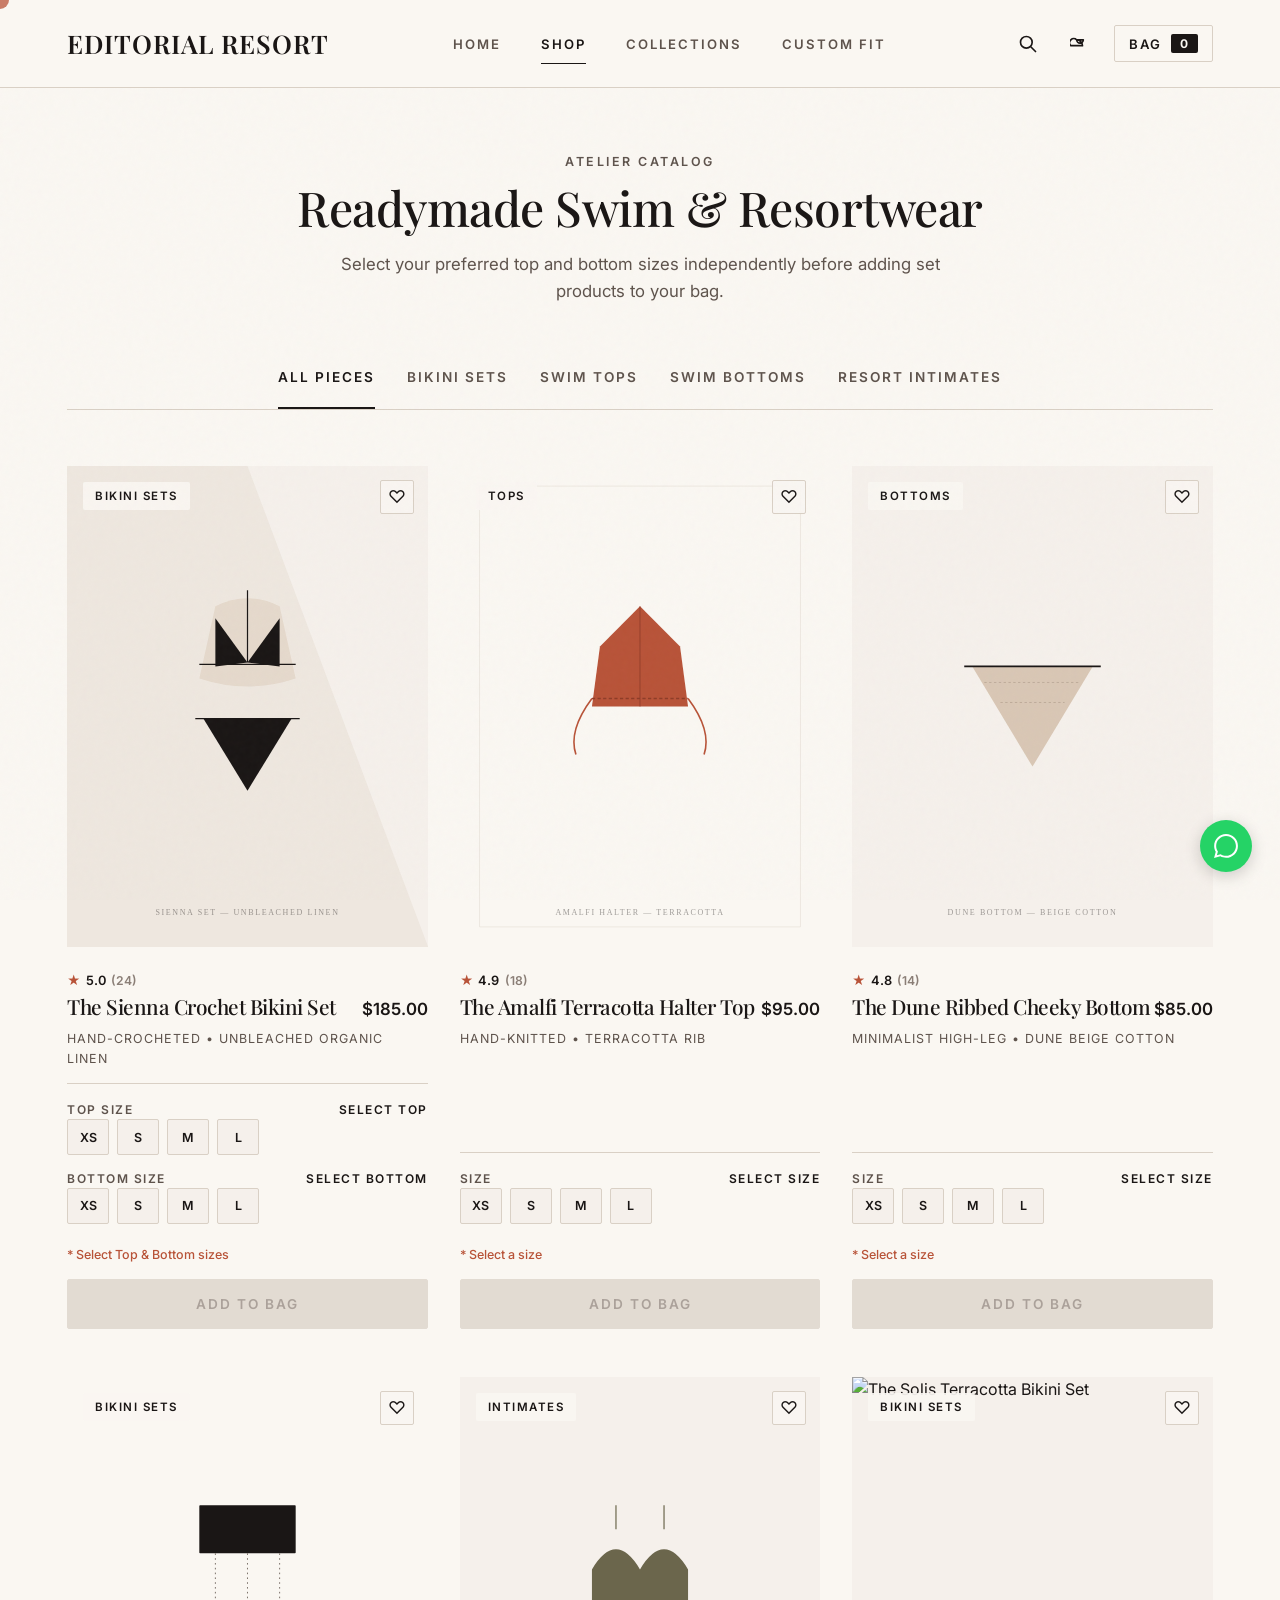
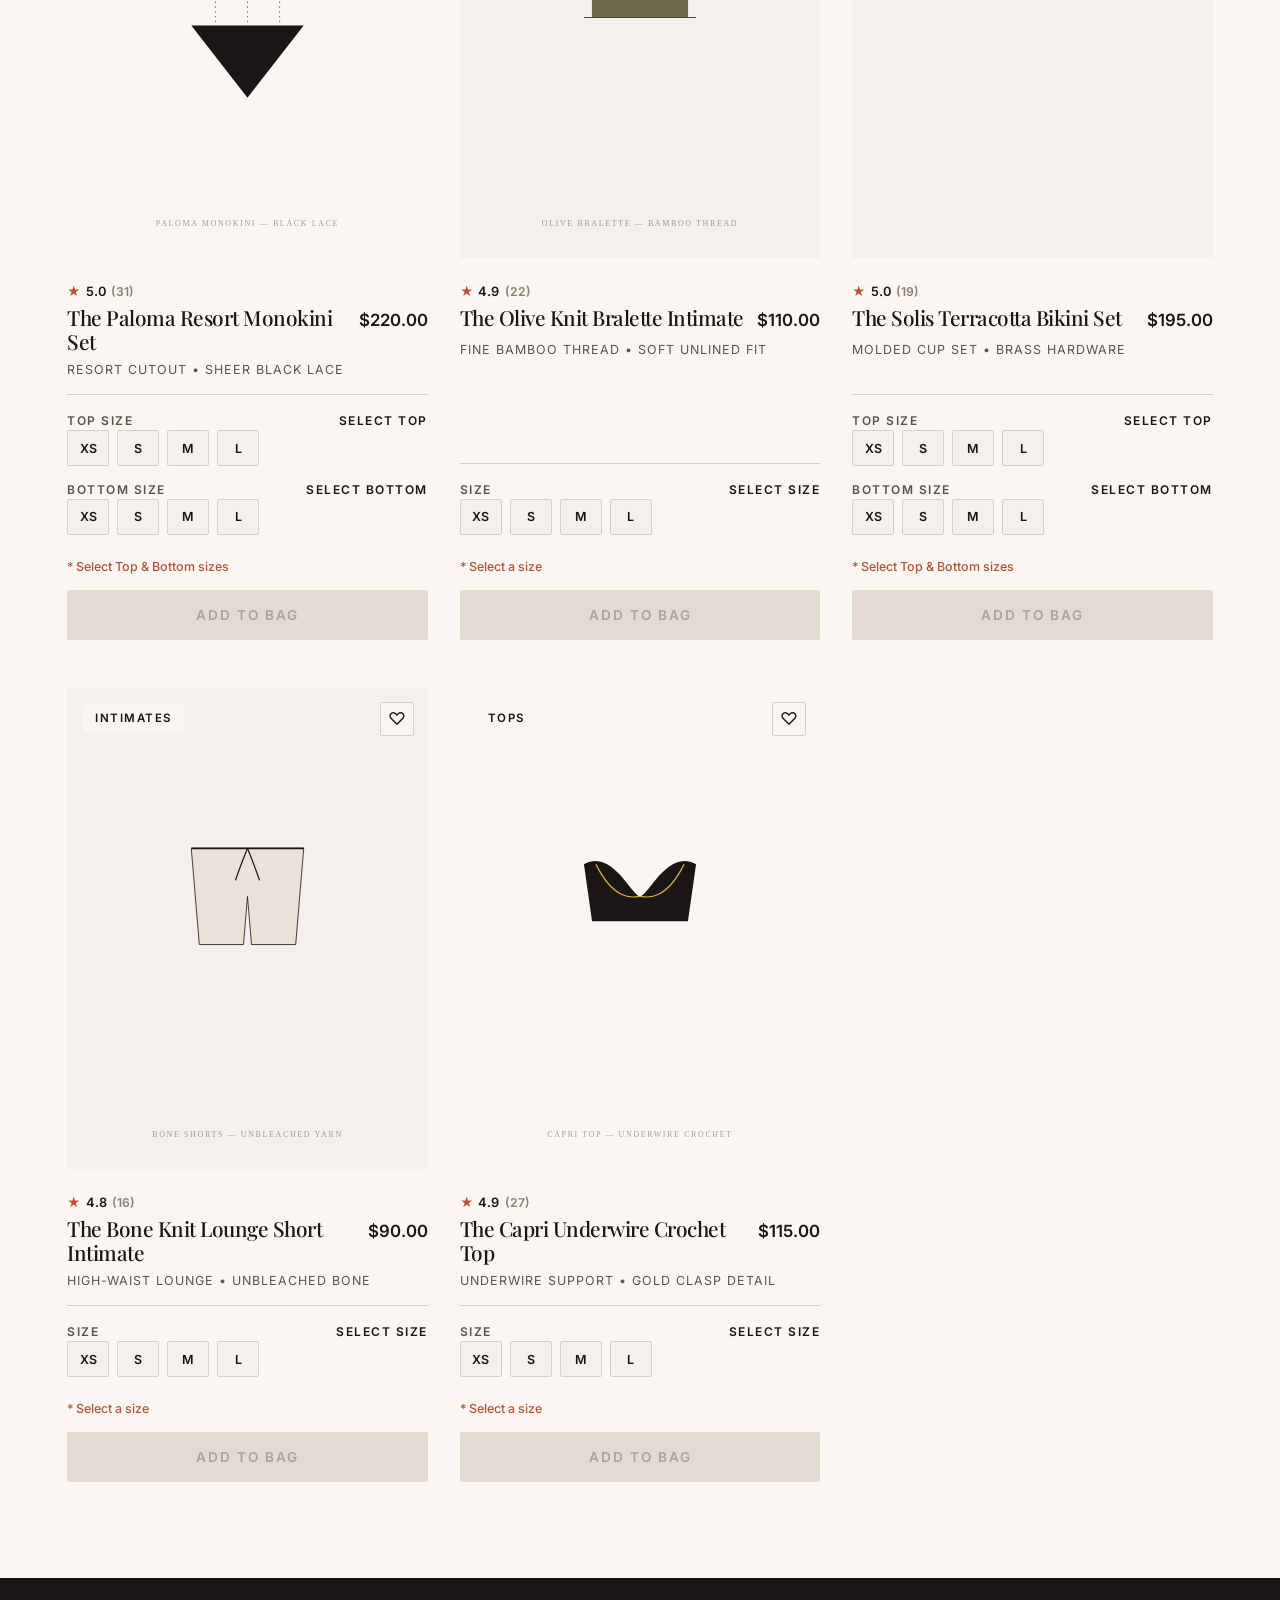
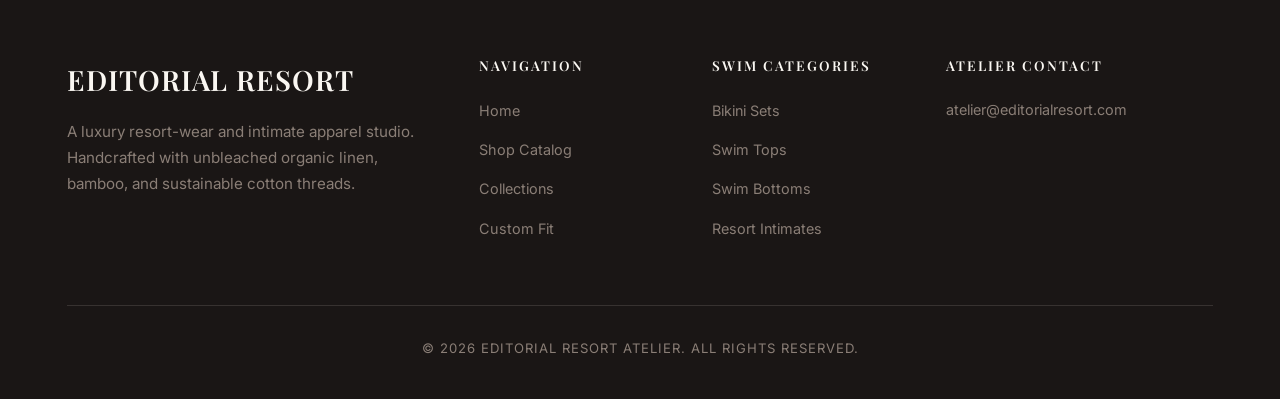
==== pages/shop.html @ c370e756 "new" ====
<!DOCTYPE html>
<html lang="en">
<head>
  <meta charset="UTF-8">
  <meta name="viewport" content="width=device-width, initial-scale=1.0">
  <title>Readymade Swimwear &amp; Resortwear Catalog — EDITORIAL RESORT</title>
  <meta name="description" content="Browse our complete collection of artisanal crochet bikinis, swim tops, cheeky bottoms, and intimate wear. Independent top and bottom sizing.">
  
  <!-- Open Graph Meta Tags -->
  <meta property="og:title" content="Readymade Swim Catalog — EDITORIAL RESORT">
  <meta property="og:description" content="Browse artisanal swim sets with tailored dual sizing options.">
  <meta property="og:type" content="website">

  <!-- Google Fonts Integration -->
  <link rel="preconnect" href="https://fonts.googleapis.com">
  <link rel="preconnect" href="https://fonts.gstatic.com" crossorigin>
  <link href="https://fonts.googleapis.com/css2?family=Inter:wght@400;500;600;700&family=Playfair+Display:ital,wght@0,400;0,500;0,600;0,700;1,400&display=swap" rel="stylesheet">

  <!-- External Stylesheets (Relative to /pages/) -->
  <link rel="stylesheet" href="../css/style.css">
  <link rel="stylesheet" href="../css/responsive.css">
</head>
<body>

  <!-- Noise Texture Overlay & Custom Cursor -->
  <div class="noise-overlay" aria-hidden="true"></div>
  <div class="custom-cursor" id="customCursor" aria-hidden="true"><span>VIEW</span></div>

  <!-- =========================================================================
       HEADER & NAVIGATION BAR
       ========================================================================= -->
  <header class="navbar" id="topHeader">
    <div class="container nav-container">
      <a href="../index.html" class="brand-wordmark" aria-label="Editorial Resort Homepage">
        Editorial Resort
      </a>

      <!-- Navigation Links -->
      <nav>
        <ul class="nav-links" id="navLinks">
          <li><a href="../index.html" class="nav-link">Home</a></li>
          <li><a href="shop.html" class="nav-link active">Shop</a></li>
          <li><a href="collections.html" class="nav-link">Collections</a></li>
          <li><a href="bespoke.html" class="nav-link">Custom Fit</a></li>
        </ul>
      </nav>

      <!-- Cart & Nav Actions -->
      <div class="nav-actions">
        <button class="icon-btn" id="searchBtn" aria-label="Search Catalog">
          <svg width="20" height="20" fill="none" viewBox="0 0 24 24" stroke="currentColor" stroke-width="2">
            <path stroke-linecap="round" stroke-linejoin="round" d="M21 21l-6-6m2-5a7 7 0 11-14 0 7 7 0 0114 0z" />
          </svg>
        </button>

        <button class="icon-btn" id="accountBtn" aria-label="Customer Account">
          <svg width="20" height="20" fill="none" viewBox="0 0 24 24" stroke="currentColor" stroke-width="2">
            <path stroke-linecap="round" stroke-linejoin="round" d="M16 7a4 4 0 11-8 0 4 4 0 00-7 7h14a7 7 0 00-7-7z" />
          </svg>
        </button>

        <button class="cart-trigger-btn" id="cartTriggerBtn" aria-label="Open Shopping Bag">
          <span>Bag</span>
          <span class="cart-badge" id="cartHeaderBadge">0</span>
        </button>

        <button class="mobile-menu-btn" id="mobileMenuBtn" aria-label="Toggle Navigation Menu" aria-expanded="false">
          <svg width="24" height="24" fill="none" viewBox="0 0 24 24" stroke="currentColor" stroke-width="2">
            <path stroke-linecap="round" stroke-linejoin="round" d="M4 6h16M4 12h16M4 18h16" />
          </svg>
        </button>
      </div>
    </div>
  </header>

  <main style="padding: 4rem 0 6rem;">
    <div class="container">
      <div class="section-header">
        <span class="micro-label">ATELIER CATALOG</span>
        <h2>Readymade Swim &amp; Resortwear</h2>
        <p>Select your preferred top and bottom sizes independently before adding set products to your bag.</p>
      </div>

      <!-- Category Filter Tabs -->
      <div class="filter-tabs" role="tablist" aria-label="Category Filters">
        <button class="filter-tab-btn active" data-category="all" role="tab" aria-selected="true">All Pieces</button>
        <button class="filter-tab-btn" data-category="bikini-sets" role="tab" aria-selected="false">Bikini Sets</button>
        <button class="filter-tab-btn" data-category="tops" role="tab" aria-selected="false">Swim Tops</button>
        <button class="filter-tab-btn" data-category="bottoms" role="tab" aria-selected="false">Swim Bottoms</button>
        <button class="filter-tab-btn" data-category="intimates" role="tab" aria-selected="false">Resort Intimates</button>
      </div>

      <!-- Catalog Product Grid (Populated dynamically via js/products.js) -->
      <div class="products-grid" id="catalogProductsGrid"></div>
    </div>
  </main>

  <!-- =========================================================================
       FOOTER
       ========================================================================= -->
  <footer class="footer">
    <div class="container">
      <div class="footer-grid">
        <div class="footer-brand">
          <span class="brand-wordmark">Editorial Resort</span>
          <p>A luxury resort-wear and intimate apparel studio. Handcrafted with unbleached organic linen, bamboo, and sustainable cotton threads.</p>
        </div>
        <div class="footer-column">
          <h4>Navigation</h4>
          <ul class="footer-links">
            <li><a href="../index.html">Home</a></li>
            <li><a href="shop.html">Shop Catalog</a></li>
            <li><a href="collections.html">Collections</a></li>
            <li><a href="bespoke.html">Custom Fit</a></li>
          </ul>
        </div>
        <div class="footer-column">
          <h4>Swim Categories</h4>
          <ul class="footer-links">
            <li><a href="shop.html">Bikini Sets</a></li>
            <li><a href="shop.html">Swim Tops</a></li>
            <li><a href="shop.html">Swim Bottoms</a></li>
            <li><a href="shop.html">Resort Intimates</a></li>
          </ul>
        </div>
        <div class="footer-column">
          <h4>Atelier Contact</h4>
          <p style="font-size: 0.9rem; color: var(--text-light);">atelier@editorialresort.com</p>
        </div>
      </div>
      <div class="footer-bottom">
        <p>&copy; <span id="currentYear">2026</span> EDITORIAL RESORT ATELIER. ALL RIGHTS RESERVED.</p>
      </div>
    </div>
  </footer>

  <!-- Floating WhatsApp Action Button -->
  <a href="https://wa.me/15551234567?text=Hi!%20I'm%20interested%20in%20your%20handmade%20pieces." 
     class="whatsapp-float-btn" 
     target="_blank" 
     rel="noopener noreferrer" 
     aria-label="Contact Atelier via WhatsApp">
    <svg width="24" height="24" fill="currentColor" viewBox="0 0 24 24">
      <path d="M.057 24l1.687-6.163c-1.041-1.804-1.588-3.849-1.587-5.946.003-6.556 5.338-11.891 11.893-11.891 3.181.001 6.167 1.24 8.413 3.488 2.245 2.248 3.481 5.236 3.48 8.414-.003 6.557-5.338 11.892-11.893 11.892-1.99-.001-3.951-.5-5.688-1.448l-6.305 1.654zm6.597-3.807c1.676.995 3.276 1.591 5.392 1.592 5.448 0 9.886-4.434 9.889-9.885.002-5.462-4.415-9.89-9.881-9.892-5.452 0-9.887 4.434-9.889 9.884-.001 2.225.651 3.891 1.746 5.634l-.999 3.648 3.742-.981z"/>
    </svg>
  </a>

  <!-- Product Quick-View Modal Container -->
  <div class="product-modal-backdrop" id="productQuickViewBackdrop" aria-hidden="true" role="dialog" aria-modal="true" aria-label="Product Quick View">
    <div class="product-modal">
      <button class="modal-close-btn" id="productModalCloseBtn" aria-label="Close product view">&times;</button>
      <div id="productModalBody" style="grid-column: 1/-1; display: grid; grid-template-columns: 1fr 1fr; gap: 2.5rem; width: 100%;"></div>
    </div>
  </div>

  <!-- Slide-Out Shopping Cart Drawer -->
  <div class="cart-drawer-backdrop" id="cartDrawerBackdrop" aria-hidden="true" role="dialog" aria-modal="true" aria-label="Shopping Bag Drawer">
    <div class="cart-drawer" id="cartDrawer">
      <div class="drawer-header">
        <h3>Shopping Bag</h3>
        <button class="drawer-close-btn" id="cartDrawerCloseBtn" aria-label="Close Shopping Bag">&times;</button>
      </div>

      <div class="drawer-body" id="cartDrawerItems"></div>

      <div class="drawer-footer">
        <div class="drawer-subtotal">
          <span>Subtotal</span>
          <span class="amount" id="cartSubtotalAmount">$0.00</span>
        </div>
        <p style="font-size: 0.8rem; color: var(--text-muted); margin-bottom: 1.25rem;">Taxes and shipping calculated at checkout.</p>
        <button class="btn btn-solid" id="checkoutCtaBtn" style="width: 100%;" data-checkout-provider="stripe-payment-link">
          Proceed to Checkout ✦
        </button>
      </div>
    </div>
  </div>

  <!-- JavaScript Modules -->
  <script src="../js/main.js"></script>
  <script src="../js/cart.js"></script>
  <script src="../js/products.js"></script>
</body>
</html>
---- css/style.css ----
/* ==========================================================================
   EDITORIAL RESORT & CROCHET SWIMWEAR DESIGN SYSTEM
   
   DESIGN SYSTEM NOTE: This site intentionally avoids soft dusty-pink, craft fair, 
   dashed-border, or non-swim accessory UI patterns in favor of a sun-baked, 
   warm sandy resortwear editorial design language. 
   All UI elements must maintain a strict 2px-4px border-radius ceiling.
   Non-swim product styling patterns (bows/crafts/garlands) must not be reintroduced.
   ========================================================================== */

/* --------------------------------------------------------------------------
   1. DESIGN TOKENS & CUSTOM PROPERTIES
   -------------------------------------------------------------------------- */
:root {
  /* Color Palette - Warm Sandy Neutrals, Off-White Bone, Deep Espresso & Terracotta */
  --bg-sand: #F5F0EB;
  --bg-bone: #FAF7F2;
  --bg-beige: #EAE2D8;
  --bg-dark: #1A1615;
  
  /* Text & Border Colors (WCAG AA Compliant) */
  --text-main: #1A1615;
  --text-muted: #5E534C;
  --text-light: #8A7E76;
  --text-inverse: #FAF7F2;
  --border-hairline: #D9D0C5;
  --border-focus: #1A1615;

  /* Earthy Muted Accents */
  --accent-terracotta: #B85338;
  --accent-terracotta-hover: #9E4229;
  --accent-olive: #6B664C;
  --accent-olive-hover: #54503B;
  --accent-clay: #A0522D;

  /* Typography */
  --font-serif: 'Playfair Display', Georgia, serif;
  --font-sans: 'Inter', system-ui, -apple-system, sans-serif;

  /* Strict 2px-4px Radius Ceiling */
  --radius-strict: 2px;
  --radius-soft: 4px;

  /* Elevation (Subtle, hard-edged or flat only) */
  --shadow-flat: 0 4px 16px rgba(26, 22, 21, 0.04);
  --shadow-drawer: -8px 0 32px rgba(26, 22, 21, 0.12);
  --shadow-modal: 0 16px 48px rgba(26, 22, 21, 0.2);

  /* Transitions */
  --transition-fast: 0.18s ease;
  --transition-smooth: 0.3s cubic-bezier(0.16, 1, 0.3, 1);

  /* Layout */
  --site-max-width: 1320px;
  --header-height: 88px;
}

/* --------------------------------------------------------------------------
   2. GLOBAL RESET & BASE STYLES
   -------------------------------------------------------------------------- */
*, *::before, *::after {
  box-sizing: border-box;
  margin: 0;
  padding: 0;
}

html {
  scroll-behavior: smooth;
  font-size: 16px;
}

body {
  font-family: var(--font-sans);
  background-color: var(--bg-bone);
  color: var(--text-main);
  line-height: 1.6;
  -webkit-font-smoothing: antialiased;
  -moz-osx-font-smoothing: grayscale;
  min-height: 100vh;
  display: flex;
  flex-direction: column;
}

img, svg, video {
  max-width: 100%;
  height: auto;
}

img, video {
  display: block;
}

a {
  color: inherit;
  text-decoration: none;
  transition: color var(--transition-fast), opacity var(--transition-fast);
}

button, input, select, textarea {
  font-family: inherit;
  font-size: inherit;
  border-radius: var(--radius-strict);
}

/* Keyboard accessibility focus indicator */
:focus-visible {
  outline: 2px solid var(--text-main);
  outline-offset: 3px;
}

.container {
  width: 92%;
  max-width: var(--site-max-width);
  margin: 0 auto;
  padding: 0 1rem;
}

/* --------------------------------------------------------------------------
   3. EDITORIAL TYPOGRAPHY & HEADERS
   -------------------------------------------------------------------------- */
h1, h2, h3, h4, .font-serif {
  font-family: var(--font-serif);
  color: var(--text-main);
  line-height: 1.15;
  font-weight: 500;
  letter-spacing: -0.5px;
}

h1 { font-size: clamp(2.5rem, 5vw, 4.2rem); }
h2 { font-size: clamp(2rem, 4vw, 3rem); }
h3 { font-size: clamp(1.4rem, 2.5vw, 2rem); }
h4 { font-size: 1.2rem; }

.micro-label, .eyebrow-label {
  font-family: var(--font-sans);
  font-size: 0.78rem;
  font-weight: 600;
  text-transform: uppercase;
  letter-spacing: 2.5px;
  color: var(--text-muted);
  display: block;
  margin-bottom: 0.5rem;
}

.section-header {
  text-align: center;
  margin-bottom: 3.5rem;
}

.section-header p {
  color: var(--text-muted);
  max-width: 620px;
  margin: 1rem auto 0;
  font-size: 1.05rem;
}

.hairline-divider {
  width: 100%;
  height: 1px;
  background-color: var(--border-hairline);
  margin: 3.5rem 0;
}

/* --------------------------------------------------------------------------
   4. NAVIGATION BAR & HEADER
   -------------------------------------------------------------------------- */
.navbar {
  height: var(--header-height);
  background-color: rgba(250, 247, 242, 0.94);
  backdrop-filter: blur(8px);
  -webkit-backdrop-filter: blur(8px);
  position: sticky;
  top: 0;
  z-index: 1000;
  border-bottom: 1px solid var(--border-hairline);
  transition: background-color var(--transition-fast);
}

.nav-container {
  display: flex;
  align-items: center;
  justify-content: space-between;
  height: 100%;
}

.brand-wordmark {
  font-family: var(--font-serif);
  font-size: 1.6rem;
  font-weight: 600;
  letter-spacing: 1px;
  color: var(--text-main);
  text-transform: uppercase;
}

.nav-links {
  display: flex;
  align-items: center;
  gap: 2.5rem;
  list-style: none;
}

.nav-link {
  font-family: var(--font-sans);
  font-size: 0.82rem;
  font-weight: 600;
  text-transform: uppercase;
  letter-spacing: 2px;
  color: var(--text-muted);
  padding: 0.5rem 0;
  position: relative;
}

.nav-link:hover, .nav-link.active {
  color: var(--text-main);
}

.nav-link.active::after {
  content: "";
  position: absolute;
  bottom: -4px;
  left: 0;
  width: 100%;
  height: 1px;
  background-color: var(--text-main);
}

.nav-actions {
  display: flex;
  align-items: center;
  gap: 1rem;
}

.icon-btn {
  background: none;
  border: none;
  cursor: pointer;
  color: var(--text-main);
  padding: 0.5rem;
  display: flex;
  align-items: center;
  justify-content: center;
  border-radius: var(--radius-strict);
  transition: background-color var(--transition-fast);
}

.icon-btn:hover {
  background-color: var(--bg-sand);
}

.cart-trigger-btn {
  background: none;
  border: none;
  cursor: pointer;
  display: flex;
  align-items: center;
  gap: 0.6rem;
  font-family: var(--font-sans);
  font-size: 0.82rem;
  font-weight: 600;
  text-transform: uppercase;
  letter-spacing: 1.5px;
  color: var(--text-main);
  padding: 0.5rem 0.85rem;
  border: 1px solid var(--border-hairline);
  border-radius: var(--radius-strict);
  transition: all var(--transition-fast);
}

.cart-trigger-btn:hover {
  border-color: var(--text-main);
  background-color: var(--bg-sand);
}

.cart-badge {
  background-color: var(--text-main);
  color: var(--text-inverse);
  font-size: 0.75rem;
  padding: 0.15rem 0.55rem;
  border-radius: var(--radius-strict);
  font-weight: 700;
}

.mobile-menu-btn {
  display: none;
  background: none;
  border: none;
  cursor: pointer;
  color: var(--text-main);
  padding: 0.5rem;
}

/* --------------------------------------------------------------------------
   5. BUTTONS (Rectangular, 2px radius ceiling)
   -------------------------------------------------------------------------- */
.btn {
  display: inline-flex;
  align-items: center;
  justify-content: center;
  gap: 0.75rem;
  padding: 1rem 2.2rem;
  font-family: var(--font-sans);
  font-size: 0.85rem;
  font-weight: 600;
  text-transform: uppercase;
  letter-spacing: 2px;
  border-radius: var(--radius-strict);
  border: 1px solid var(--text-main);
  cursor: pointer;
  transition: all var(--transition-fast);
  text-decoration: none;
  white-space: nowrap;
}

.btn-solid {
  background-color: var(--text-main);
  color: var(--text-inverse);
  border-color: var(--text-main);
}

.btn-solid:hover {
  background-color: #332C2A;
  border-color: #332C2A;
}

.btn-solid:disabled, .btn-solid.disabled {
  background-color: var(--border-hairline);
  border-color: var(--border-hairline);
  color: var(--text-light);
  cursor: not-allowed;
  opacity: 0.7;
}

.btn-outline {
  background-color: transparent;
  color: var(--text-main);
  border-color: var(--text-main);
}

.btn-outline:hover {
  background-color: var(--text-main);
  color: var(--text-inverse);
}

.btn-accent {
  background-color: var(--accent-terracotta);
  color: #FFFFFF;
  border-color: var(--accent-terracotta);
}

.btn-accent:hover {
  background-color: var(--accent-terracotta-hover);
  border-color: var(--accent-terracotta-hover);
}

.btn-sm {
  padding: 0.6rem 1.25rem;
  font-size: 0.78rem;
}

/* Status Badge */
.status-badge {
  display: inline-block;
  font-size: 0.7rem;
  font-weight: 700;
  text-transform: uppercase;
  letter-spacing: 1.5px;
  padding: 0.25rem 0.75rem;
  border-radius: var(--radius-strict);
  border: 1px solid var(--text-main);
}

.status-badge.available {
  background-color: var(--text-main);
  color: var(--text-inverse);
}

.status-badge.preorder {
  background-color: var(--accent-terracotta);
  color: #FFFFFF;
  border-color: var(--accent-terracotta);
}

/* --------------------------------------------------------------------------
   6. FULL-BLEED LOOKBOOK HERO
   -------------------------------------------------------------------------- */
/* --------------------------------------------------------------------------
   6. FULL-BLEED LOOKBOOK HERO (Phase 1a Upgrade)
   -------------------------------------------------------------------------- */
.hero-lookbook {
  position: relative;
  width: 100%;
  min-height: 85vh;
  display: flex;
  align-items: center;
  background-color: var(--bg-beige);
  overflow: hidden;
}

.hero-img-wrapper {
  position: absolute;
  top: 0;
  left: 0;
  width: 100%;
  height: 100%;
  z-index: 1;
  overflow: hidden;
}

.hero-background-img {
  width: 100%;
  height: 100%;
  object-fit: cover;
  animation: heroSlowZoom 12s cubic-bezier(0.25, 1, 0.5, 1) infinite alternate;
}

@keyframes heroSlowZoom {
  from { transform: scale(1); }
  to { transform: scale(1.04); }
}

.hero-dark-overlay {
  position: absolute;
  top: 0;
  left: 0;
  width: 100%;
  height: 100%;
  background: linear-gradient(180deg, rgba(26, 22, 21, 0.15) 0%, rgba(26, 22, 21, 0.6) 100%);
  z-index: 2;
}

.hero-content-wrapper {
  position: relative;
  z-index: 3;
  max-width: 720px;
  padding: 4rem 0;
  color: var(--text-inverse);
}

.hero-eyebrow {
  color: rgba(250, 247, 242, 0.88) !important;
}

.hero-title {
  margin: 0.75rem 0 1.5rem;
  color: var(--text-inverse);
}

.hero-title-sub {
  font-weight: 400;
  font-style: italic;
}

.hero-tagline {
  font-size: 1.15rem;
  color: rgba(250, 247, 242, 0.9);
  margin-bottom: 2.5rem;
  line-height: 1.7;
  max-width: 560px;
}

.hero-cta-group {
  display: flex;
  gap: 1rem;
  flex-wrap: wrap;
}

.btn-hero-secondary {
  color: var(--text-inverse) !important;
  border-color: var(--text-inverse) !important;
}

.btn-hero-secondary:hover {
  background-color: var(--text-inverse) !important;
  color: var(--text-main) !important;
}

/* Hero Floating Scroll Indicator */
.hero-scroll-indicator {
  position: absolute;
  bottom: 28px;
  left: 50%;
  transform: translateX(-50%);
  z-index: 4;
  display: flex;
  flex-direction: column;
  align-items: center;
  gap: 0.35rem;
  font-family: var(--font-sans);
  font-size: 0.72rem;
  font-weight: 600;
  text-transform: uppercase;
  letter-spacing: 2px;
  color: rgba(250, 247, 242, 0.85);
  transition: opacity var(--transition-smooth);
  animation: floatScroll 3s ease-in-out infinite;
}

@keyframes floatScroll {
  0%, 100% { transform: translate(-50%, 0); }
  50% { transform: translate(-50%, 6px); }
}

/* --------------------------------------------------------------------------
   7. ASYMMETRICAL CATEGORY EDITORIAL GRID (Phase 2a Upgrade)
   -------------------------------------------------------------------------- */
.category-editorial-grid {
  display: grid;
  grid-template-columns: 2fr 1fr 1fr;
  grid-template-rows: repeat(2, 280px);
  gap: 1.5rem;
}

.category-tile {
  position: relative;
  background-color: var(--bg-sand);
  border-radius: var(--radius-strict);
  overflow: hidden;
  display: flex;
  flex-direction: column;
  justify-content: flex-end;
  padding: 1.75rem;
  text-decoration: none;
  border: 1px solid var(--border-hairline);
}

.category-tile.tile-hero {
  grid-column: 1 / 2;
  grid-row: 1 / 3;
}

.category-tile.tile-secondary-1 {
  grid-column: 2 / 3;
  grid-row: 1 / 2;
}

.category-tile.tile-secondary-2 {
  grid-column: 3 / 4;
  grid-row: 1 / 2;
}

.category-tile.tile-secondary-3 {
  grid-column: 2 / 4;
  grid-row: 2 / 3;
}

.category-tile img {
  position: absolute;
  top: 0;
  left: 0;
  width: 100%;
  height: 100%;
  object-fit: cover;
  transition: transform 0.6s cubic-bezier(0.16, 1, 0.3, 1);
  z-index: 1;
}

.category-tile-overlay {
  position: absolute;
  top: 0;
  left: 0;
  width: 100%;
  height: 100%;
  background: linear-gradient(180deg, rgba(26, 22, 21, 0) 30%, rgba(26, 22, 21, 0.72) 100%);
  z-index: 2;
}

.category-tile-content {
  position: relative;
  z-index: 3;
  color: #FFFFFF;
}

.category-tile-title {
  font-family: var(--font-serif);
  font-size: 1.6rem;
  color: #FFFFFF;
  margin-bottom: 0.25rem;
}

.category-tile-subtitle {
  font-size: 0.75rem;
  font-weight: 600;
  text-transform: uppercase;
  letter-spacing: 1.5px;
  color: rgba(250, 247, 242, 0.88);
}

.category-tile:hover img {
  transform: scale(1.05);
}

/* --------------------------------------------------------------------------
   7B. 3-STEP CUSTOM FIT EXPERIENCE CARDS (Phase 2d)
   -------------------------------------------------------------------------- */
.fit-steps-grid {
  display: grid;
  grid-template-columns: repeat(3, 1fr);
  gap: 2rem;
}

.fit-step-card {
  background-color: var(--bg-bone);
  border: 1px solid var(--border-hairline);
  padding: 2.25rem 2rem;
  border-radius: var(--radius-strict);
  display: flex;
  flex-direction: column;
  position: relative;
  transition: transform var(--transition-fast);
}

.fit-step-card:hover {
  transform: translateY(-3px);
  border-color: var(--text-main);
}

.fit-step-number {
  font-family: var(--font-serif);
  font-size: 2.5rem;
  font-weight: 600;
  color: var(--accent-terracotta);
  line-height: 1;
  margin-bottom: 1rem;
}

.fit-step-card h3 {
  font-size: 1.3rem;
  margin-bottom: 0.6rem;
}

.fit-step-card p {
  font-size: 0.92rem;
  color: var(--text-muted);
  line-height: 1.6;
}

/* --------------------------------------------------------------------------
   7C. SCROLL ENTRANCE REVEAL ANIMATIONS (Phase 2b Upgrade)
   -------------------------------------------------------------------------- */
.reveal-on-scroll {
  opacity: 1;
  transform: translateY(0);
  transition: opacity 0.6s ease-out, transform 0.6s ease-out;
}

html.js-reveal-active .reveal-on-scroll:not(.is-revealed) {
  opacity: 0;
  transform: translateY(20px);
}

.reveal-on-scroll.is-revealed {
  opacity: 1 !important;
  transform: translateY(0) !important;
}

/* --------------------------------------------------------------------------
   8A. ATELIER PROCESS STEP SEQUENCE (Phase 3a)
   -------------------------------------------------------------------------- */
.process-steps-grid {
  display: grid;
  grid-template-columns: repeat(5, 1fr);
  gap: 1.5rem;
}

.process-step-item {
  background-color: var(--bg-bone);
  border: 1px solid var(--border-hairline);
  padding: 1.75rem 1.25rem;
  border-radius: var(--radius-strict);
  display: flex;
  flex-direction: column;
  position: relative;
  transition: transform var(--transition-fast);
}

.process-step-item:hover {
  transform: translateY(-3px);
  border-color: var(--text-main);
}

.process-step-num {
  font-family: var(--font-serif);
  font-size: 2.2rem;
  font-weight: 600;
  color: var(--accent-terracotta);
  line-height: 1;
  margin-bottom: 0.75rem;
}

.process-step-item h4 {
  font-size: 1.05rem;
  margin-bottom: 0.5rem;
}

.process-step-item p {
  font-size: 0.85rem;
  color: var(--text-muted);
  line-height: 1.5;
}

/* --------------------------------------------------------------------------
   8B. INSTAGRAM-STYLE GALLERY & LIGHTBOX (Phase 3b)
   -------------------------------------------------------------------------- */
.atelier-gallery-grid {
  display: grid;
  grid-template-columns: repeat(6, 1fr);
  gap: 1rem;
}

.gallery-item {
  position: relative;
  aspect-ratio: 1 / 1;
  background-color: var(--bg-sand);
  border-radius: var(--radius-strict);
  overflow: hidden;
  cursor: pointer;
}

.gallery-item img {
  width: 100%;
  height: 100%;
  object-fit: cover;
  transition: transform 0.5s cubic-bezier(0.16, 1, 0.3, 1);
}

.gallery-item-overlay {
  position: absolute;
  top: 0;
  left: 0;
  width: 100%;
  height: 100%;
  background: rgba(26, 22, 21, 0.55);
  display: flex;
  align-items: center;
  justify-content: center;
  opacity: 0;
  transition: opacity var(--transition-fast);
  color: #FFFFFF;
  font-size: 0.75rem;
  font-weight: 600;
  letter-spacing: 2px;
}

.gallery-item:hover img {
  transform: scale(1.06);
}

.gallery-item:hover .gallery-item-overlay {
  opacity: 1;
}

/* Lightbox Modal Backdrop */
.gallery-lightbox-backdrop {
  position: fixed;
  top: 0;
  left: 0;
  width: 100%;
  height: 100%;
  background-color: rgba(26, 22, 21, 0.88);
  backdrop-filter: blur(8px);
  -webkit-backdrop-filter: blur(8px);
  z-index: 1050;
  display: flex;
  align-items: center;
  justify-content: center;
  padding: 2rem;
  opacity: 0;
  pointer-events: none;
  transition: opacity var(--transition-smooth);
}

.gallery-lightbox-backdrop.is-open {
  opacity: 1;
  pointer-events: auto;
}

.gallery-lightbox-content {
  position: relative;
  max-width: 680px;
  width: 100%;
  background-color: var(--bg-bone);
  border-radius: var(--radius-strict);
  overflow: hidden;
  display: flex;
  flex-direction: column;
}

.gallery-lightbox-content img {
  width: 100%;
  max-height: 70vh;
  object-fit: cover;
}

.lightbox-caption {
  padding: 1.25rem 1.5rem;
  font-family: var(--font-serif);
  font-size: 1.05rem;
  color: var(--text-main);
  text-align: center;
  background-color: var(--bg-bone);
}

.lightbox-close-btn {
  position: absolute;
  top: 12px;
  right: 16px;
  background: rgba(250, 247, 242, 0.9);
  border: none;
  font-size: 1.8rem;
  line-height: 1;
  width: 36px;
  height: 36px;
  border-radius: 50%;
  cursor: pointer;
  z-index: 10;
  color: var(--text-main);
}

/* --------------------------------------------------------------------------
   8C. FLOATING WHATSAPP BUTTON (Phase 3c)
   -------------------------------------------------------------------------- */
.whatsapp-float-btn {
  position: fixed;
  bottom: 28px;
  right: 28px;
  z-index: 990;
  width: 52px;
  height: 52px;
  background-color: #25D366;
  color: #FFFFFF;
  border-radius: 50%;
  display: flex;
  align-items: center;
  justify-content: center;
  box-shadow: 0 4px 16px rgba(0, 0, 0, 0.18);
  transition: transform var(--transition-fast), background-color var(--transition-fast);
  text-decoration: none;
}

.whatsapp-float-btn:hover {
  transform: scale(1.08) translateY(-2px);
  background-color: #1EBE57;
}
  padding: 1.75rem;
  text-decoration: none;
  border: 1px solid var(--border-hairline);
}

.category-tile img {
  position: absolute;
  top: 0;
  left: 0;
  width: 100%;
  height: 100%;
  object-fit: cover;
  transition: transform var(--transition-smooth);
  z-index: 1;
}

.category-tile-overlay {
  position: absolute;
  top: 0;
  left: 0;
  width: 100%;
  height: 100%;
  background: linear-gradient(180deg, rgba(26, 22, 21, 0) 40%, rgba(26, 22, 21, 0.7) 100%);
  z-index: 2;
}

.category-tile-content {
  position: relative;
  z-index: 3;
  color: #FFFFFF;
}

.category-tile-title {
  font-family: var(--font-serif);
  font-size: 1.5rem;
  color: #FFFFFF;
  margin-bottom: 0.25rem;
}

.category-tile-subtitle {
  font-size: 0.75rem;
  font-weight: 600;
  text-transform: uppercase;
  letter-spacing: 1.5px;
  color: rgba(250, 247, 242, 0.8);
}

.category-tile:hover img {
  transform: scale(1.05);
}

/* --------------------------------------------------------------------------
   8. FEATURED DROP BANNER
   -------------------------------------------------------------------------- */
.drop-banner {
  background-color: var(--bg-sand);
  border-top: 1px solid var(--border-hairline);
  border-bottom: 1px solid var(--border-hairline);
  padding: 5rem 0;
  position: relative;
}

.drop-banner-grid {
  display: grid;
  grid-template-columns: 1fr 1fr;
  gap: 4rem;
  align-items: center;
}

.drop-banner-img {
  width: 100%;
  aspect-ratio: 4 / 3;
  object-fit: cover;
  border-radius: var(--radius-strict);
  border: 1px solid var(--border-hairline);
}

.story-grid {
  display: grid;
  grid-template-columns: 1fr 1fr;
  gap: 4rem;
  align-items: center;
}

.story-stats-grid {
  display: grid;
  grid-template-columns: 1fr 1fr;
  gap: 1.5rem;
}

/* --------------------------------------------------------------------------
   9. READYMADE SWIM CATALOG & PRODUCT CARDS
   -------------------------------------------------------------------------- */
.catalog-section {
  padding: 5rem 0;
}

.filter-tabs {
  display: flex;
  justify-content: center;
  align-items: center;
  gap: 2rem;
  margin-bottom: 3.5rem;
  border-bottom: 1px solid var(--border-hairline);
  padding-bottom: 1rem;
  max-width: 100%;
  overflow-x: auto;
  -webkit-overflow-scrolling: touch;
}

.filter-tab-btn {
  background: none;
  border: none;
  font-family: var(--font-sans);
  font-size: 0.85rem;
  font-weight: 600;
  text-transform: uppercase;
  letter-spacing: 2px;
  color: var(--text-muted);
  cursor: pointer;
  padding: 0.5rem 0;
  position: relative;
  transition: color var(--transition-fast);
}

.filter-tab-btn:hover, .filter-tab-btn.active {
  color: var(--text-main);
}

.filter-tab-btn.active::after {
  content: "";
  position: absolute;
  bottom: -1rem;
  left: 0;
  width: 100%;
  height: 2px;
  background-color: var(--text-main);
}

/* Products Grid */
.products-grid {
  display: grid;
  grid-template-columns: repeat(auto-fill, minmax(300px, 1fr));
  gap: 3rem 2rem;
}

.product-card {
  background-color: var(--bg-bone);
  border-radius: var(--radius-strict);
  display: flex;
  flex-direction: column;
  position: relative;
  transition: transform var(--transition-fast);
}

.card-image-box {
  width: 100%;
  aspect-ratio: 3 / 4;
  background-color: var(--bg-sand);
  overflow: hidden;
  position: relative;
  cursor: pointer;
}

.card-image-box img.card-primary-img {
  position: absolute;
  top: 0;
  left: 0;
  width: 100%;
  height: 100%;
  object-fit: cover;
  opacity: 1;
  transition: opacity var(--transition-smooth), transform var(--transition-smooth);
  z-index: 1;
}

.card-image-box img.card-secondary-img {
  position: absolute;
  top: 0;
  left: 0;
  width: 100%;
  height: 100%;
  object-fit: cover;
  opacity: 0;
  transition: opacity var(--transition-smooth), transform var(--transition-smooth);
  z-index: 1;
}

.product-card:hover .card-image-box img.card-primary-img {
  opacity: 0;
}

.product-card:hover .card-image-box img.card-secondary-img {
  opacity: 1;
  transform: scale(1.03);
}

/* Wishlist Favorite Heart Toggle Button */
.favorite-btn {
  position: absolute;
  top: 14px;
  right: 14px;
  z-index: 5;
  background: rgba(250, 247, 242, 0.9);
  border: 1px solid var(--border-hairline);
  width: 34px;
  height: 34px;
  border-radius: var(--radius-strict);
  display: flex;
  align-items: center;
  justify-content: center;
  cursor: pointer;
  color: var(--text-main);
  font-size: 1.1rem;
  transition: all var(--transition-fast);
  line-height: 1;
}

.favorite-btn:hover, .favorite-btn.active {
  background-color: var(--accent-terracotta);
  color: #FFFFFF;
  border-color: var(--accent-terracotta);
}

.card-rating {
  display: flex;
  align-items: center;
  gap: 0.35rem;
  font-size: 0.8rem;
  font-weight: 600;
  margin-bottom: 0.25rem;
  color: var(--text-main);
}

.card-descriptor {
  font-size: 0.78rem;
  text-transform: uppercase;
  letter-spacing: 1px;
  color: var(--text-muted);
  margin-bottom: 0.85rem;
}

.card-category-tag {
  position: absolute;
  top: 16px;
  left: 16px;
  background-color: rgba(250, 247, 242, 0.92);
  color: var(--text-main);
  font-size: 0.72rem;
  font-weight: 600;
  text-transform: uppercase;
  letter-spacing: 1.5px;
  padding: 0.3rem 0.75rem;
  border-radius: var(--radius-strict);
  z-index: 2;
}

.card-made-to-order-tag {
  position: absolute;
  top: 16px;
  right: 16px;
  background-color: var(--accent-terracotta);
  color: #FFFFFF;
  font-size: 0.68rem;
  font-weight: 700;
  text-transform: uppercase;
  letter-spacing: 1.2px;
  padding: 0.25rem 0.65rem;
  border-radius: var(--radius-strict);
  z-index: 2;
}

/* Quick Add Overlay */
.card-quick-add-overlay {
  position: absolute;
  bottom: 0;
  left: 0;
  width: 100%;
  padding: 1rem;
  background: linear-gradient(180deg, rgba(26, 22, 21, 0) 0%, rgba(26, 22, 21, 0.65) 100%);
  display: flex;
  gap: 0.5rem;
  opacity: 0;
  transition: opacity var(--transition-fast);
  z-index: 3;
}

.product-card:hover .card-quick-add-overlay,
.card-quick-add-overlay:focus-within {
  opacity: 1;
}

.quick-view-btn {
  background-color: var(--bg-bone);
  color: var(--text-main);
  border: 1px solid var(--border-hairline);
  font-family: var(--font-sans);
  font-size: 0.75rem;
  font-weight: 600;
  text-transform: uppercase;
  letter-spacing: 1.5px;
  padding: 0.6rem 0.85rem;
  border-radius: var(--radius-strict);
  cursor: pointer;
  width: 100%;
  transition: all var(--transition-fast);
}

.quick-view-btn:hover {
  background-color: var(--text-main);
  color: var(--text-inverse);
  border-color: var(--text-main);
}

/* Card Content Stack */
.card-content {
  padding: 1.5rem 0 0;
  display: flex;
  flex-direction: column;
  flex-grow: 1;
}

.card-header {
  display: flex;
  justify-content: space-between;
  align-items: baseline;
  margin-bottom: 0.4rem;
}

.card-title {
  font-size: 1.3rem;
  font-weight: 500;
  cursor: pointer;
}

.card-title:hover {
  color: var(--accent-terracotta);
}

.card-price {
  font-family: var(--font-sans);
  font-size: 1.05rem;
  font-weight: 600;
  color: var(--text-main);
}

.card-description {
  font-size: 0.88rem;
  color: var(--text-muted);
  margin-bottom: 1.25rem;
  line-height: 1.5;
  display: -webkit-box;
  -webkit-line-clamp: 2;
  -webkit-box-orient: vertical;
  overflow: hidden;
}

/* Independent Swatches Group */
.variant-selection-box {
  margin-top: auto;
  padding-top: 1rem;
  border-top: 1px solid var(--border-hairline);
  display: flex;
  flex-direction: column;
  gap: 0.85rem;
}

.swatch-group-label {
  font-size: 0.75rem;
  font-weight: 600;
  text-transform: uppercase;
  letter-spacing: 1.5px;
  color: var(--text-muted);
  display: flex;
  justify-content: space-between;
}

.swatch-group-label span.selected-value {
  color: var(--text-main);
}

.swatches-row {
  display: flex;
  gap: 0.5rem;
  flex-wrap: wrap;
}

.swatch-btn {
  min-width: 42px;
  height: 36px;
  padding: 0 0.5rem;
  background-color: var(--bg-sand);
  border: 1px solid var(--border-hairline);
  color: var(--text-main);
  font-family: var(--font-sans);
  font-size: 0.78rem;
  font-weight: 600;
  border-radius: var(--radius-strict);
  cursor: pointer;
  transition: all var(--transition-fast);
}

.swatch-btn:hover {
  border-color: var(--text-main);
}

.swatch-btn.selected {
  background-color: var(--text-main);
  color: var(--text-inverse);
  border-color: var(--text-main);
}

.swatch-btn:disabled {
  opacity: 0.4;
  cursor: not-allowed;
  text-decoration: line-through;
}

.card-validation-hint {
  font-size: 0.78rem;
  color: var(--accent-terracotta);
  font-weight: 500;
  margin-top: 0.5rem;
  min-height: 1.2rem;
}

/* --------------------------------------------------------------------------
   10. FIT & CARE CONFIDENCE SECTION
   -------------------------------------------------------------------------- */
.confidence-section {
  padding: 4.5rem 0;
  background-color: var(--bg-sand);
  border-top: 1px solid var(--border-hairline);
  border-bottom: 1px solid var(--border-hairline);
}

.confidence-grid {
  display: grid;
  grid-template-columns: repeat(3, 1fr);
  gap: 2.5rem;
}

.confidence-card {
  background-color: var(--bg-bone);
  border: 1px solid var(--border-hairline);
  padding: 2rem;
  border-radius: var(--radius-strict);
}

.confidence-card h3 {
  font-size: 1.3rem;
  margin-bottom: 0.75rem;
}

.confidence-card p {
  font-size: 0.92rem;
  color: var(--text-muted);
  line-height: 1.6;
}

/* --------------------------------------------------------------------------
   11. CUSTOMER / UGC TRY-ON GALLERY
   -------------------------------------------------------------------------- */
.gallery-section {
  padding: 5rem 0;
}

.ugc-grid {
  display: grid;
  grid-template-columns: repeat(4, 1fr);
  gap: 1.75rem;
}

.ugc-card {
  background-color: var(--bg-bone);
  border: 1px solid var(--border-hairline);
  border-radius: var(--radius-strict);
  overflow: hidden;
  display: flex;
  flex-direction: column;
}

.ugc-img-box {
  width: 100%;
  aspect-ratio: 1 / 1;
  overflow: hidden;
}

.ugc-img-box img {
  width: 100%;
  height: 100%;
  object-fit: cover;
  transition: transform var(--transition-smooth);
}

.ugc-card:hover .ugc-img-box img {
  transform: scale(1.04);
}

.ugc-caption {
  padding: 1.25rem;
  font-size: 0.88rem;
  color: var(--text-muted);
  line-height: 1.5;
}

.ugc-fit-badge {
  display: block;
  font-size: 0.76rem;
  font-weight: 700;
  text-transform: uppercase;
  letter-spacing: 1.2px;
  color: var(--accent-terracotta);
  margin-top: 0.5rem;
}

/* --------------------------------------------------------------------------
   12. PRODUCT DETAIL QUICK VIEW MODAL
   -------------------------------------------------------------------------- */
.product-modal-backdrop {
  position: fixed;
  top: 0;
  left: 0;
  width: 100%;
  height: 100%;
  background-color: rgba(26, 22, 21, 0.6);
  backdrop-filter: blur(4px);
  z-index: 2100;
  display: flex;
  align-items: center;
  justify-content: center;
  padding: 2rem;
  opacity: 0;
  pointer-events: none;
  transition: opacity var(--transition-smooth);
}

.product-modal-backdrop.is-open {
  opacity: 1;
  pointer-events: auto;
}

.product-modal {
  background-color: var(--bg-bone);
  border-radius: var(--radius-strict);
  max-width: 920px;
  width: 100%;
  max-height: 90vh;
  overflow-y: auto;
  box-shadow: var(--shadow-modal);
  position: relative;
  display: grid;
  grid-template-columns: 1fr 1fr;
  gap: 2.5rem;
  padding: 2.5rem;
  border: 1px solid var(--border-hairline);
}

.modal-close-btn {
  position: absolute;
  top: 1.25rem;
  right: 1.25rem;
  background: none;
  border: none;
  font-size: 1.75rem;
  cursor: pointer;
  color: var(--text-main);
  z-index: 10;
}

.modal-trust-block {
  margin: 1.25rem 0;
  padding: 1rem;
  background-color: var(--bg-sand);
  border-radius: var(--radius-strict);
  border: 1px solid var(--border-hairline);
  font-size: 0.85rem;
  display: flex;
  flex-direction: column;
  gap: 0.4rem;
}

.modal-trust-item {
  display: flex;
  gap: 0.5rem;
  color: var(--text-muted);
}

.modal-trust-item strong {
  color: var(--text-main);
}

/* --------------------------------------------------------------------------
   13. CART DRAWER & FOOTER
   -------------------------------------------------------------------------- */
.cart-drawer-backdrop {
  position: fixed;
  top: 0;
  left: 0;
  width: 100%;
  height: 100%;
  background-color: rgba(26, 22, 21, 0.5);
  backdrop-filter: blur(3px);
  z-index: 2000;
  opacity: 0;
  pointer-events: none;
  transition: opacity var(--transition-smooth);
}

.cart-drawer-backdrop.is-open {
  opacity: 1;
  pointer-events: auto;
}

.cart-drawer {
  position: fixed;
  top: 0;
  right: 0;
  width: 100%;
  max-width: 460px;
  height: 100%;
  background-color: var(--bg-bone);
  box-shadow: var(--shadow-drawer);
  z-index: 2001;
  display: flex;
  flex-direction: column;
  transform: translateX(100%);
  transition: transform var(--transition-smooth);
}

.cart-drawer-backdrop.is-open .cart-drawer {
  transform: translateX(0);
}

.drawer-header {
  padding: 1.75rem 2rem;
  border-bottom: 1px solid var(--border-hairline);
  display: flex;
  align-items: center;
  justify-content: space-between;
}

.drawer-header h3 {
  font-size: 1.4rem;
  text-transform: uppercase;
  letter-spacing: 1px;
}

.drawer-close-btn {
  background: none;
  border: none;
  font-size: 1.5rem;
  cursor: pointer;
  color: var(--text-main);
  padding: 0.25rem;
}

.drawer-body {
  padding: 2rem;
  flex-grow: 1;
  overflow-y: auto;
  display: flex;
  flex-direction: column;
  gap: 1.5rem;
}

.cart-item {
  display: grid;
  grid-template-columns: 80px 1fr auto;
  gap: 1.25rem;
  align-items: center;
  padding-bottom: 1.25rem;
  border-bottom: 1px solid var(--border-hairline);
}

.cart-item-img {
  width: 80px;
  height: 100px;
  object-fit: cover;
  background-color: var(--bg-sand);
  border-radius: var(--radius-strict);
}

.cart-item-info h4 {
  font-size: 1.1rem;
  margin-bottom: 0.25rem;
}

.cart-item-sizes {
  font-size: 0.82rem;
  color: var(--text-muted);
  margin-bottom: 0.5rem;
}

.cart-item-price {
  font-size: 0.95rem;
  font-weight: 600;
}

.cart-item-quantity {
  display: flex;
  align-items: center;
  gap: 0.5rem;
}

.qty-btn {
  width: 26px;
  height: 26px;
  background: var(--bg-sand);
  border: 1px solid var(--border-hairline);
  cursor: pointer;
  display: inline-flex;
  align-items: center;
  justify-content: center;
  font-weight: 600;
}

.qty-btn:hover {
  border-color: var(--text-main);
}

.qty-val {
  font-size: 0.88rem;
  font-weight: 600;
  min-width: 20px;
  text-align: center;
}

.cart-item-remove {
  background: none;
  border: none;
  color: var(--text-light);
  font-size: 0.78rem;
  text-transform: uppercase;
  letter-spacing: 1px;
  cursor: pointer;
  padding: 0.25rem 0;
}

.cart-item-remove:hover {
  color: var(--accent-terracotta);
}

.drawer-footer {
  padding: 2rem;
  border-top: 1px solid var(--border-hairline);
  background-color: var(--bg-sand);
}

.drawer-subtotal {
  display: flex;
  justify-content: space-between;
  align-items: baseline;
  margin-bottom: 1.25rem;
  font-size: 1.1rem;
  font-weight: 600;
}

.drawer-subtotal span.amount {
  font-family: var(--font-serif);
  font-size: 1.4rem;
}

/* --------------------------------------------------------------------------
   14. BESPOKE CUSTOM SWIM FITTING FORM
   -------------------------------------------------------------------------- */
.bespoke-page {
  padding: 4rem 0 6rem;
}

.form-container-card {
  background-color: var(--bg-sand);
  border: 1px solid var(--border-hairline);
  border-radius: var(--radius-strict);
  padding: 3.5rem;
  max-width: 860px;
  margin: 0 auto;
}

.form-grid {
  display: grid;
  grid-template-columns: 1fr 1fr;
  gap: 1.75rem;
}

.form-group {
  display: flex;
  flex-direction: column;
  gap: 0.4rem;
}

.form-group.full-width {
  grid-column: 1 / -1;
}

.form-label {
  font-size: 0.82rem;
  font-weight: 600;
  text-transform: uppercase;
  letter-spacing: 1.5px;
  color: var(--text-main);
}

.form-control {
  width: 100%;
  padding: 0.9rem 1.1rem;
  border-radius: var(--radius-strict);
  border: 1px solid var(--border-hairline);
  background-color: var(--bg-bone);
  color: var(--text-main);
  font-size: 0.95rem;
  transition: border-color var(--transition-fast);
}

.form-control:focus {
  outline: none;
  border-color: var(--border-focus);
}

.form-control.error {
  border-color: var(--accent-terracotta);
  background-color: #FFF9F8;
}

.error-hint {
  font-size: 0.78rem;
  color: var(--accent-terracotta);
  font-weight: 500;
  display: none;
}

.form-control.error + .error-hint {
  display: block;
}

.file-dropzone {
  border: 1px dashed var(--border-hairline);
  background-color: var(--bg-bone);
  padding: 1.75rem;
  text-align: center;
  position: relative;
  cursor: pointer;
  border-radius: var(--radius-strict);
  transition: border-color var(--transition-fast);
}

.file-dropzone:hover {
  border-color: var(--text-main);
}

.file-dropzone input[type="file"] {
  position: absolute;
  top: 0;
  left: 0;
  width: 100%;
  height: 100%;
  opacity: 0;
  cursor: pointer;
}

.form-success-box {
  display: none;
  background-color: var(--bg-bone);
  border: 1px solid var(--accent-olive);
  padding: 2.5rem;
  text-align: center;
  margin-top: 2rem;
  border-radius: var(--radius-strict);
}

.form-success-box.show {
  display: block;
}

/* --------------------------------------------------------------------------
   15. FOOTER
   -------------------------------------------------------------------------- */
.footer {
  background-color: var(--bg-dark);
  color: var(--text-inverse);
  padding: 5rem 0 2.5rem;
  margin-top: auto;
}

.footer-grid {
  display: grid;
  grid-template-columns: 2fr 1fr 1fr 1.5fr;
  gap: 3.5rem;
  margin-bottom: 4rem;
}

.footer-brand .brand-wordmark {
  color: var(--text-inverse);
  font-size: 1.75rem;
  display: block;
  margin-bottom: 1rem;
}

.footer-brand p {
  color: var(--text-light);
  font-size: 0.95rem;
  max-width: 360px;
  line-height: 1.7;
}

.footer-column h4 {
  color: var(--text-inverse);
  font-size: 0.85rem;
  font-weight: 600;
  text-transform: uppercase;
  letter-spacing: 2px;
  margin-bottom: 1.5rem;
}

.footer-links {
  list-style: none;
  display: flex;
  flex-direction: column;
  gap: 0.85rem;
}

.footer-links a {
  color: var(--text-light);
  font-size: 0.9rem;
}

.footer-links a:hover {
  color: var(--text-inverse);
}

.footer-bottom {
  border-top: 1px solid rgba(217, 208, 197, 0.15);
  padding-top: 2rem;
  text-align: center;
  color: var(--text-light);
  font-size: 0.82rem;
  letter-spacing: 1px;
}

/* --------------------------------------------------------------------------
   16. PHASE 4 OPTIONAL POLISH: LOADER, NOISE OVERLAY & CUSTOM CURSOR
   -------------------------------------------------------------------------- */

/* Branded Brief Loader (<1s fade, non-blocking) */
.site-loader {
  display: none !important;
  opacity: 0 !important;
  pointer-events: none !important;
  visibility: hidden !important;
}

.site-loader-content {
  display: flex;
  flex-direction: column;
  align-items: center;
  text-align: center;
}

/* Low-Opacity Noise Texture Overlay */
.noise-overlay {
  position: fixed;
  top: 0;
  left: 0;
  width: 100vw;
  height: 100vh;
  pointer-events: none;
  z-index: 900;
  opacity: 0.025;
  background-image: url("data:image/svg+xml,%3Csvg viewBox='0 0 200 200' xmlns='http://www.w3.org/2000/svg'%3E%3Cfilter id='noiseFilter'%3E%3CfeTurbulence type='fractalNoise' baseFrequency='0.8' numOctaves='3' stitchTiles='stitch'/%3E%3C/filter%3E%3Crect width='100%25' height='100%25' filter='url(%23noiseFilter)'/%3E%3C/svg%3E");
}

/* Desktop Custom Cursor (>=1024px) */
@media (min-width: 1024px) {
  .custom-cursor {
    position: fixed;
    top: 0;
    left: 0;
    width: 18px;
    height: 18px;
    background-color: var(--accent-terracotta);
    border-radius: 50%;
    pointer-events: none;
    z-index: 9990;
    transform: translate(-50%, -50%);
    transition: transform 0.1s ease-out, width 0.25s ease-out, height 0.25s ease-out, background-color 0.25s ease-out;
    display: flex;
    align-items: center;
    justify-content: center;
    color: #FFFFFF;
    font-size: 0.55rem;
    font-weight: 700;
    letter-spacing: 1px;
    opacity: 0.75;
  }

  .custom-cursor span {
    display: none;
  }

  .custom-cursor.hovering {
    width: 44px;
    height: 44px;
    background-color: rgba(26, 22, 21, 0.85);
    backdrop-filter: blur(4px);
    opacity: 0.95;
  }

  .custom-cursor.hovering span {
    display: inline;
  }
}

@media (max-width: 1023.98px) {
  .custom-cursor {
    display: none !important;
  }
}
---- css/responsive.css ----
/* ==========================================================================
   EDITORIAL RESORT SWIMWEAR RESPONSIVE BREAKPOINTS & ACCESSIBILITY
   Mobile-First Breakpoints: 375px, 768px, 1024px, 1440px+
   ========================================================================== */

/* --------------------------------------------------------------------------
   0. GLOBAL SAFETY-NET BACKSTOP
   Defensive rule preventing horizontal overflow on small viewports.
   NOTE: This safety-net rule must not be relied upon as the primary fix or used
   to mask unconstrained flex/grid elements without diagnosing the root cause.
   -------------------------------------------------------------------------- */
html, body {
  max-width: 100%;
  overflow-x: hidden;
  -webkit-text-size-adjust: 100%;
  text-size-adjust: 100%;
}

/* --------------------------------------------------------------------------
   1. MOBILE BREAKPOINT (Under 768px)
   -------------------------------------------------------------------------- */
@media (max-width: 767.98px) {
  .mobile-menu-btn {
    display: block;
  }

  #searchBtn,
  #accountBtn {
    display: none !important;
  }

  .nav-links {
    position: fixed;
    top: var(--header-height);
    left: 0;
    width: 100%;
    background-color: var(--bg-bone);
    flex-direction: column;
    padding: 2.5rem 1.5rem;
    gap: 1.5rem;
    border-bottom: 1px solid var(--border-hairline);
    transform: translateY(-150%);
    transition: transform var(--transition-smooth);
    opacity: 0;
    pointer-events: none;
    z-index: 999;
  }

  .nav-links.is-open {
    transform: translateY(0);
    opacity: 1;
    pointer-events: auto;
  }

  .nav-link {
    font-size: 0.95rem;
    letter-spacing: 3px;
  }

  .brand-wordmark {
    font-size: 1.05rem;
    letter-spacing: 0.3px;
    white-space: nowrap;
  }

  .nav-actions {
    gap: 0.4rem;
  }

  .cart-trigger-btn {
    padding: 0.4rem 0.55rem;
    gap: 0;
  }

  .cart-trigger-btn span:first-child {
    display: none !important;
  }

  /* Hero Lookbook Mobile Adjustments */
  .hero-lookbook {
    min-height: 75vh;
  }

  .hero-content-wrapper {
    padding: 2.5rem 0;
  }

  .hero-tagline {
    font-size: 1rem;
    line-height: 1.6;
  }

  .hero-cta-group {
    flex-direction: column;
    width: 100%;
  }

  .hero-cta-group .btn {
    width: 100%;
    text-align: center;
  }

  /* Horizontal Scroll Product Rows on Mobile (Phase 1c) */
  .products-grid.horizontal-scroll-mobile {
    display: flex;
    overflow-x: auto;
    scroll-snap-type: x mandatory;
    gap: 1.25rem;
    padding-bottom: 1.25rem;
    -webkit-overflow-scrolling: touch;
  }

  .products-grid.horizontal-scroll-mobile .product-card {
    min-width: 270px;
    flex: 0 0 270px;
    scroll-snap-align: start;
  }

  /* Swipeable Testimonials Carousel on Mobile (Phase 1c) */
  .confidence-grid.testimonials-carousel {
    display: flex;
    overflow-x: auto;
    scroll-snap-type: x mandatory;
    gap: 1.25rem;
    padding-bottom: 1rem;
    -webkit-overflow-scrolling: touch;
  }

  .confidence-grid.testimonials-carousel .confidence-card {
    min-width: 280px;
    flex: 0 0 280px;
    scroll-snap-align: start;
  }

  /* Touch Targets >= 44x44px for Mobile (Phase 1c) */
  .swatch-btn {
    min-width: 44px;
    height: 44px;
  }

  .favorite-btn {
    width: 44px;
    height: 44px;
  }

  /* Asymmetrical Category Editorial Grid Mobile Collapse (Phase 2a) */
  .category-editorial-grid {
    grid-template-columns: 1fr;
    grid-template-rows: auto;
    gap: 1.25rem;
  }

  .category-editorial-grid .category-tile {
    aspect-ratio: 4 / 3;
    grid-column: auto !important;
    grid-row: auto !important;
  }

  /* Atelier Process & Gallery Mobile Adjustments (Phase 3) */
  .process-steps-grid {
    grid-template-columns: 1fr;
    gap: 1.25rem;
  }

  .atelier-gallery-grid {
    grid-template-columns: repeat(3, 1fr);
    gap: 0.75rem;
  }

  .whatsapp-float-btn {
    bottom: 20px;
    right: 20px;
    bottom: calc(20px + env(safe-area-inset-bottom));
    width: 48px;
    height: 48px;
  }

  /* Category & Drop Grids */
  .ugc-grid {
    grid-template-columns: repeat(2, 1fr);
    gap: 1rem;
  }

  .category-tile {
    padding: 1rem;
  }

  .category-tile-title {
    font-size: 1.25rem;
  }

  .category-tile-subtitle {
    font-size: 0.68rem;
    letter-spacing: 1px;
  }

  .story-grid,
  .drop-banner-grid,
  .confidence-grid {
    grid-template-columns: 1fr;
    gap: 2rem;
  }

  .story-stats-grid {
    grid-template-columns: 1fr 1fr;
    gap: 1rem;
  }

  .products-grid:not(.horizontal-scroll-mobile) {
    grid-template-columns: 1fr;
    gap: 2.5rem;
  }

  .product-modal {
    grid-template-columns: 1fr;
    padding: 1.5rem;
    max-height: 85vh;
  }

  /* Filter Tabs */
  .filter-tabs {
    flex-wrap: wrap;
    justify-content: center;
    gap: 0.75rem 1rem;
  }

  .filter-tab-btn {
    font-size: 0.78rem;
  }

  /* Bespoke Form & Buttons */
  .form-container-card {
    padding: 1.75rem 1rem;
  }

  .form-grid {
    grid-template-columns: 1fr;
  }

  .btn {
    white-space: normal;
  }

  /* Cart Drawer */
  .cart-drawer {
    max-width: 100%;
  }

  /* Footer */
  .footer-grid {
    grid-template-columns: 1fr;
    gap: 2.5rem;
  }
}

/* --------------------------------------------------------------------------
   2. TABLET BREAKPOINT (768px to 1023px)
   -------------------------------------------------------------------------- */
@media (min-width: 768px) and (max-width: 1023.98px) {
  .category-grid,
  .ugc-grid {
    grid-template-columns: repeat(2, 1fr);
    gap: 1.5rem;
  }

  .products-grid {
    grid-template-columns: repeat(2, 1fr);
  }

  .confidence-grid {
    grid-template-columns: repeat(3, 1fr);
    gap: 1.5rem;
  }

  .drop-banner-grid {
    grid-template-columns: 1fr 1fr;
    gap: 2.5rem;
  }

  .footer-grid {
    grid-template-columns: 1fr 1fr;
    gap: 3rem;
  }
}

/* --------------------------------------------------------------------------
   3. DESKTOP BREAKPOINT (1024px+)
   -------------------------------------------------------------------------- */
@media (min-width: 1024px) {
  .products-grid {
    grid-template-columns: repeat(3, 1fr);
  }
}

@media (min-width: 1440px) {
  .products-grid {
    grid-template-columns: repeat(4, 1fr);
  }
}

/* --------------------------------------------------------------------------
   4. ACCESSIBILITY & PREFERS-REDUCED-MOTION
   -------------------------------------------------------------------------- */
@media (prefers-reduced-motion: reduce) {
  *, ::before, ::after {
    animation-duration: 0.01ms !important;
    animation-iteration-count: 1 !important;
    transition-duration: 0.01ms !important;
    scroll-behavior: auto !important;
  }

  .cart-drawer,
  .product-modal-backdrop,
  .category-tile img,
  .product-card,
  .card-image-box img {
    transition: none !important;
  }
}
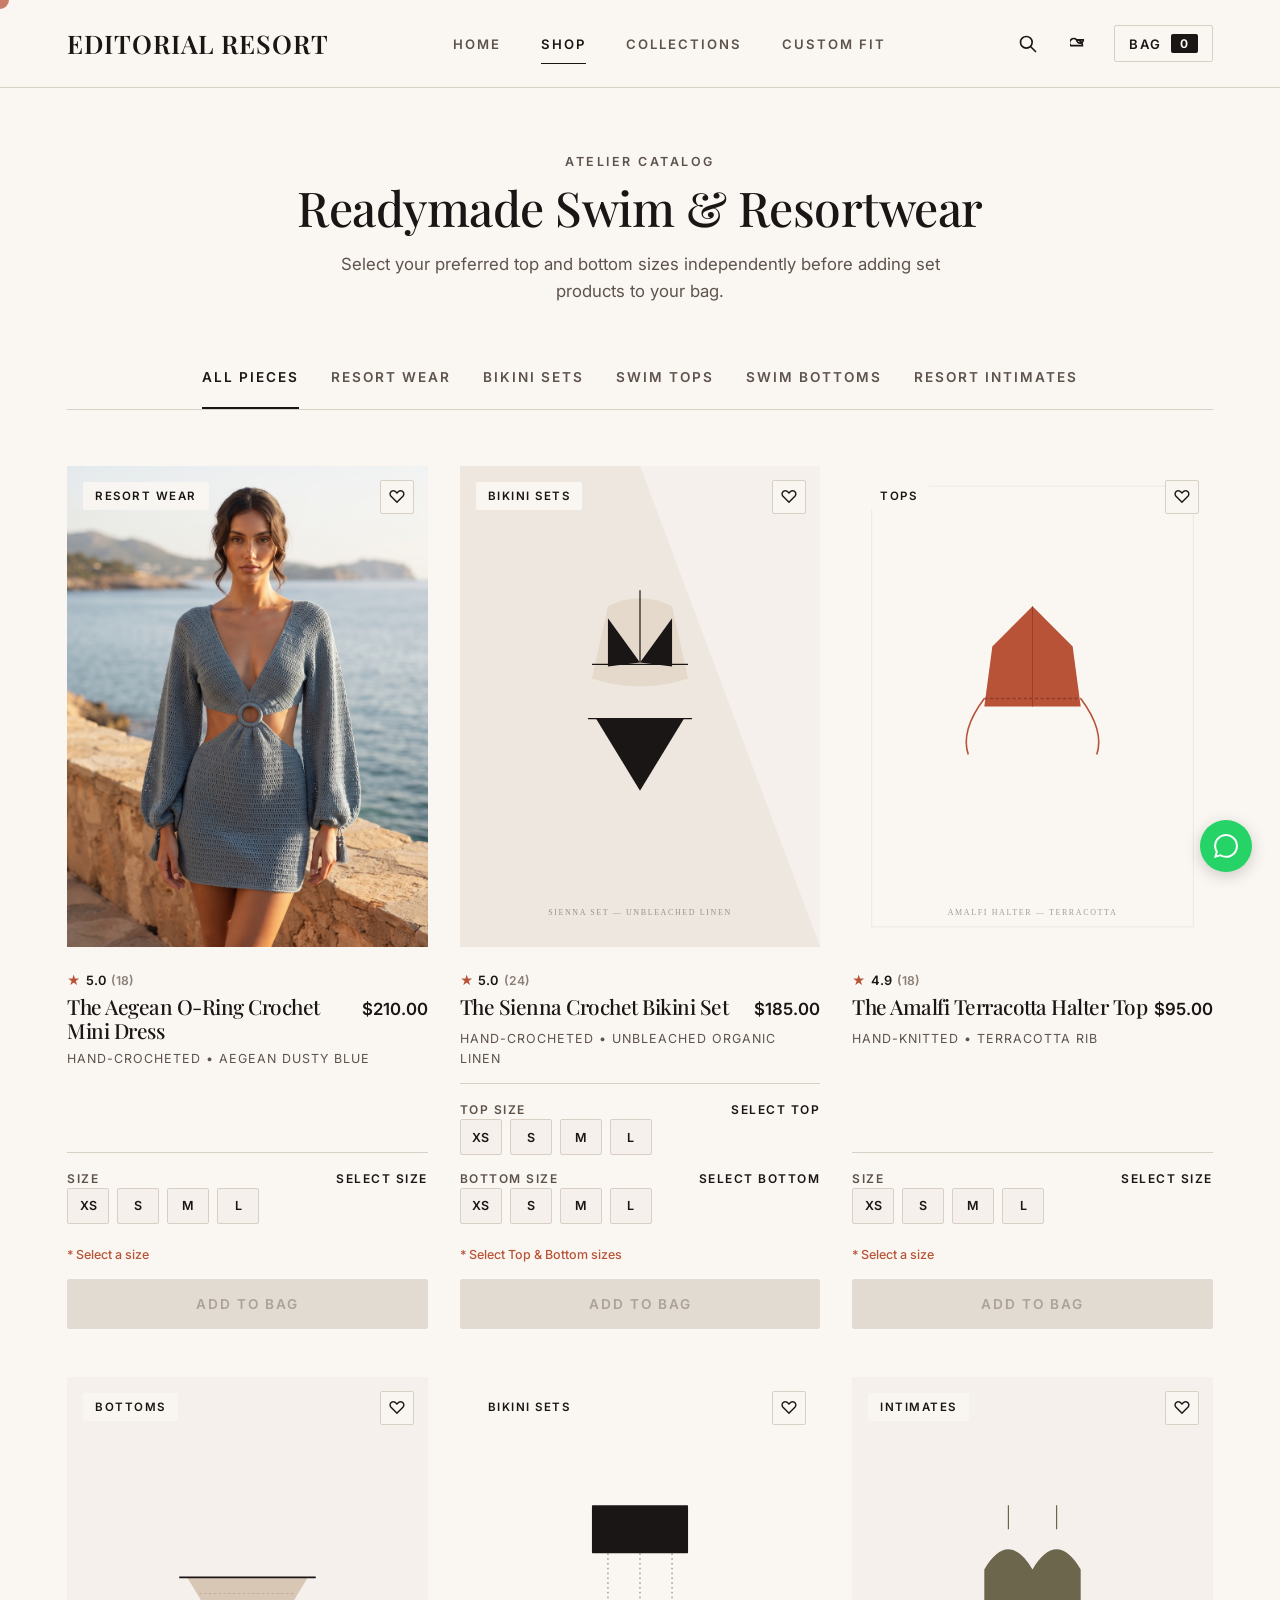
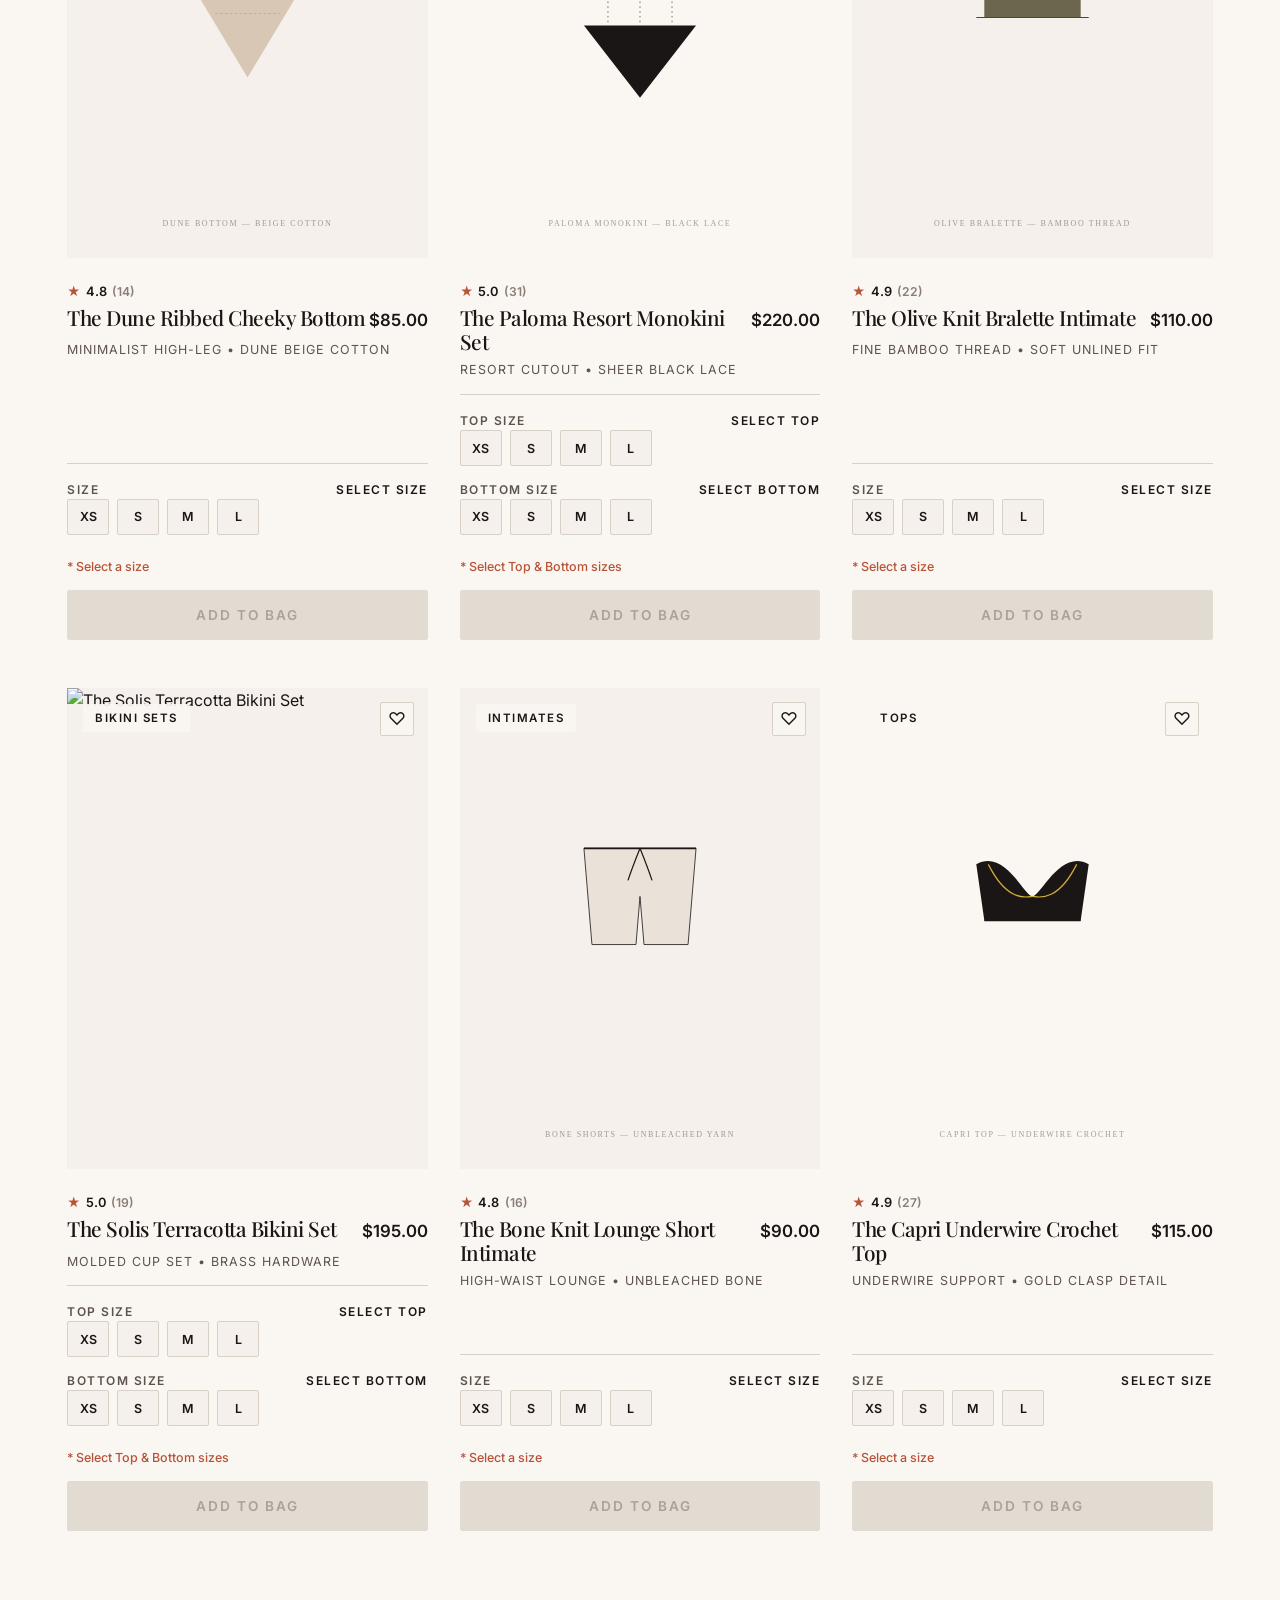
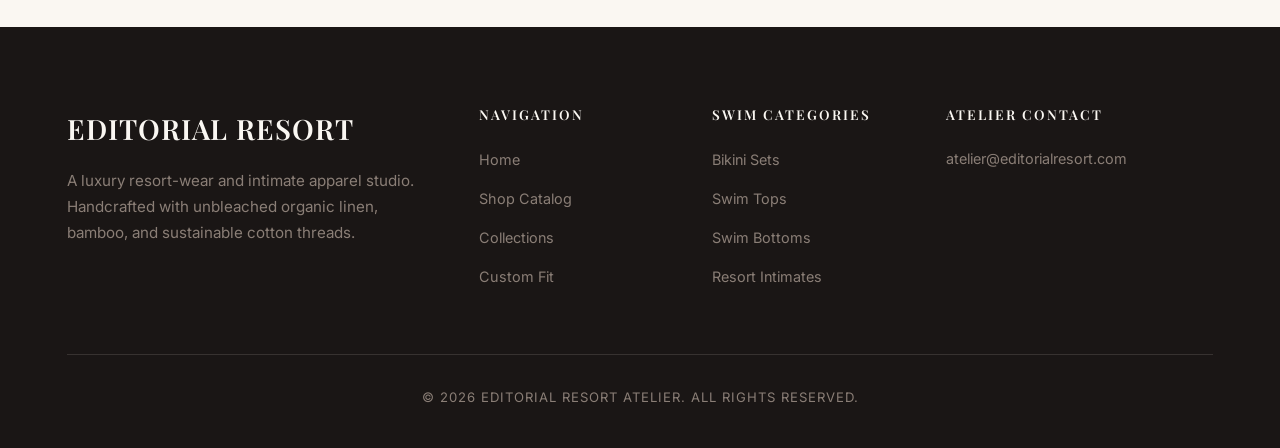
==== commit 05fe5700: "Updated website files" ====
--- a/pages/shop.html
+++ b/pages/shop.html
@@ -84,6 +84,7 @@
       <!-- Category Filter Tabs -->
       <div class="filter-tabs" role="tablist" aria-label="Category Filters">
         <button class="filter-tab-btn active" data-category="all" role="tab" aria-selected="true">All Pieces</button>
+        <button class="filter-tab-btn" data-category="resort-wear" role="tab" aria-selected="false">Resort Wear</button>
         <button class="filter-tab-btn" data-category="bikini-sets" role="tab" aria-selected="false">Bikini Sets</button>
         <button class="filter-tab-btn" data-category="tops" role="tab" aria-selected="false">Swim Tops</button>
         <button class="filter-tab-btn" data-category="bottoms" role="tab" aria-selected="false">Swim Bottoms</button>
--- a/css/style.css
+++ b/css/style.css
@@ -1801,16 +1801,9 @@
 
 /* Low-Opacity Noise Texture Overlay */
 .noise-overlay {
-  position: fixed;
-  top: 0;
-  left: 0;
-  width: 100vw;
-  height: 100vh;
-  pointer-events: none;
-  z-index: 900;
-  opacity: 0.025;
-  background-image: url("data:image/svg+xml,%3Csvg viewBox='0 0 200 200' xmlns='http://www.w3.org/2000/svg'%3E%3Cfilter id='noiseFilter'%3E%3CfeTurbulence type='fractalNoise' baseFrequency='0.8' numOctaves='3' stitchTiles='stitch'/%3E%3C/filter%3E%3Crect width='100%25' height='100%25' filter='url(%23noiseFilter)'/%3E%3C/svg%3E");
-}
+  display: none;
+}
+
 
 /* Desktop Custom Cursor (>=1024px) */
 @media (min-width: 1024px) {
